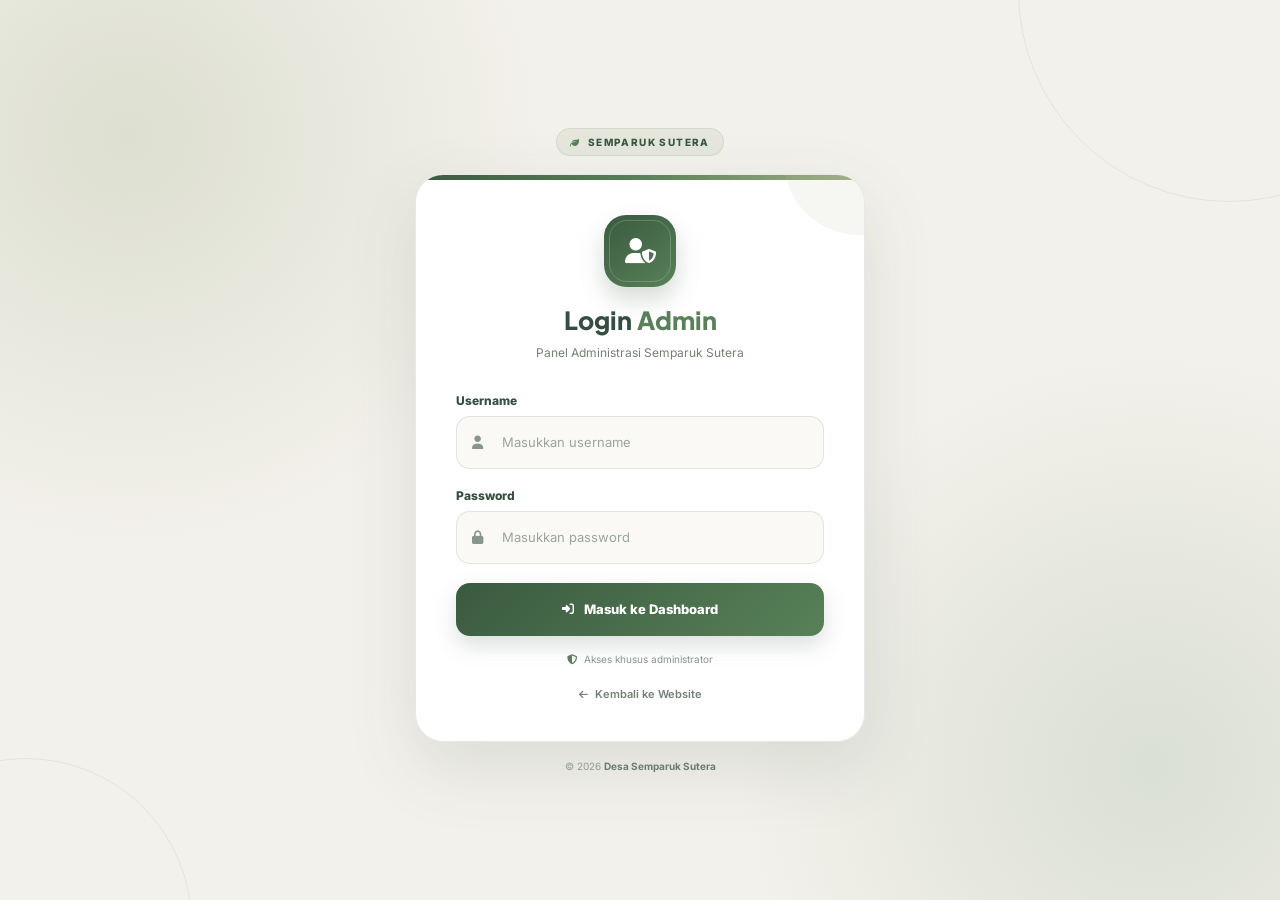
==== admin.html @ 115b3ed5 "fix" ====
<!doctype html>
<html lang="id">
  <head>
    <meta charset="UTF-8" />
    <meta name="viewport" content="width=device-width, initial-scale=1.0" />

    <title>Admin Pengaduan - Desa Semparuk</title>

    <link rel="preconnect" href="https://fonts.googleapis.com" />
    <link rel="preconnect" href="https://fonts.gstatic.com" crossorigin />

    <link
      href="https://fonts.googleapis.com/css2?family=Inter:wght@400;500;600;700;800&display=swap"
      rel="stylesheet"
    />

    <link
      rel="stylesheet"
      href="https://cdnjs.cloudflare.com/ajax/libs/font-awesome/6.5.2/css/all.min.css"
    />

   <style>

/* =========================================================
   SEMPARUK SUTERA — ADMIN DASHBOARD
========================================================= */

:root{

    --primary:#588157;
    --primary-dark:#3a5a40;
    --secondary:#a3b18a;
    --accent:#dad7cd;

    --bg:#f3f1eb;
    --soft:#faf9f5;
    --card:#ffffff;

    --text:#26362b;
    --muted:#748074;

    --navy:#344e41;

    --border:rgba(52,78,65,.11);

    --icon-bg:#edf2e9;

    --shadow:
        0 16px 45px rgba(52,78,65,.10);

    --shadow-hover:
        0 20px 55px rgba(52,78,65,.15);
}


body.dark{

    --bg:#0d1712;
    --soft:#132019;
    --card:#18271e;

    --text:#eaf3eb;
    --muted:#a7b6aa;

    --navy:#eaf3eb;

    --border:rgba(163,177,138,.14);

    --icon-bg:#203127;

    --shadow:
        0 16px 45px rgba(0,0,0,.25);

    --shadow-hover:
        0 20px 55px rgba(0,0,0,.35);
}


/* =========================================================
   RESET
========================================================= */

*{
    box-sizing:border-box;
    margin:0;
    padding:0;
}


html{
    scroll-behavior:smooth;
}


body{

    font-family:"Inter",sans-serif;

    background:
        radial-gradient(
            circle at 90% 5%,
            rgba(163,177,138,.18),
            transparent 28%
        ),
        var(--bg);

    color:var(--text);

    line-height:1.6;

    transition:
        background .3s ease,
        color .3s ease;

}


a{
    text-decoration:none;
    color:inherit;
}


button,
input,
select{
    font-family:inherit;
}


.container{

    width:min(
        1200px,
        calc(100% - 40px)
    );

    margin:auto;

}


/* =========================================================
   NAVBAR
========================================================= */

.navbar{

    position:fixed;

    top:0;
    left:0;

    width:100%;

    height:74px;

    z-index:1000;

    background:
        rgba(52,78,65,.96);

    backdrop-filter:blur(18px);

    border-bottom:
        1px solid
        rgba(255,255,255,.08);

    box-shadow:
        0 8px 30px
        rgba(25,45,32,.12);

}


.nav-inner{

    height:100%;

    display:flex;

    align-items:center;

    justify-content:space-between;

    gap:20px;

}


.brand{

    display:flex;

    align-items:center;

    gap:11px;

    color:white;

    flex-shrink:0;

}


.brand-logo{

    width:43px;
    height:43px;

    border-radius:13px;

    background:
        linear-gradient(
            145deg,
            var(--secondary),
            var(--primary)
        );

    display:flex;

    align-items:center;
    justify-content:center;

    font-family:
        "Plus Jakarta Sans",
        sans-serif;

    font-size:13px;

    font-weight:800;

    color:white;

    box-shadow:
        0 7px 18px
        rgba(0,0,0,.15);

}


.brand strong{

    display:block;

    font-family:
        "Plus Jakarta Sans",
        sans-serif;

    font-size:13px;

    font-weight:800;

    letter-spacing:.1px;

}


.brand small{

    display:block;

    font-size:10px;

    opacity:.65;

    margin-top:1px;

}


.nav-actions{

    display:flex;

    align-items:center;

    gap:8px;

}


.theme-btn,
.menu-btn{

    width:40px;
    height:40px;

    border:1px solid
        rgba(255,255,255,.09);

    border-radius:12px;

    cursor:pointer;

    background:
        rgba(255,255,255,.08);

    color:white;

    font-size:14px;

    transition:.25s;

}


.theme-btn:hover,
.menu-btn:hover{

    background:
        rgba(255,255,255,.16);

    transform:translateY(-1px);

}


.menu-btn{

    display:none;

}


/* =========================================================
   PAGE HEADER
========================================================= */

.page-header{

    position:relative;

    overflow:hidden;

    padding:
        140px 0
        55px;

    background:

        radial-gradient(
            circle at 90% 10%,
            rgba(163,177,138,.30),
            transparent 32%
        ),

        radial-gradient(
            circle at 10% 90%,
            rgba(88,129,87,.09),
            transparent 30%
        ),

        linear-gradient(
            135deg,
            #f3f1eb,
            #faf9f5
        );

}


body.dark .page-header{

    background:

        radial-gradient(
            circle at 90% 10%,
            rgba(88,129,87,.13),
            transparent 32%
        ),

        var(--bg);

}


/* decorative circle */

.page-header::after{

    content:"";

    position:absolute;

    width:300px;
    height:300px;

    border-radius:50%;

    border:
        1px solid
        rgba(88,129,87,.10);

    right:-140px;
    top:-170px;

    pointer-events:none;

}


.page-header h1{

    position:relative;

    font-family:
        "Plus Jakarta Sans",
        sans-serif;

    font-size:
        clamp(30px,5vw,47px);

    font-weight:800;

    line-height:1.1;

    margin-bottom:12px;

    color:var(--navy);

}


.page-header h1 span{

    color:var(--primary);

}


.page-header p{

    color:var(--muted);

    font-size:13px;

    max-width:600px;

}


/* =========================================================
   MAIN
========================================================= */

.main{

    padding:
        42px 0
        80px;

}


/* =========================================================
   TOP BAR
========================================================= */

.top-bar{

    display:flex;

    justify-content:space-between;

    align-items:center;

    gap:20px;

    margin-bottom:23px;

}


.top-bar-left h2{

    font-family:
        "Plus Jakarta Sans",
        sans-serif;

    font-size:20px;

    font-weight:800;

    color:var(--navy);

}


.top-bar-left p{

    color:var(--muted);

    font-size:11px;

    margin-top:2px;

}


.admin-actions{

    display:flex;

    align-items:center;

    justify-content:flex-end;

    gap:8px;

    flex-wrap:wrap;

}


.admin-action{

    display:inline-flex;

    align-items:center;

    justify-content:center;

    gap:7px;

    padding:
        11px 14px;

    border-radius:11px;

    font-size:11px;

    font-weight:700;

    cursor:pointer;

    transition:.25s;

}


.admin-action.website{

    background:
        rgba(88,129,87,.09);

    color:var(--primary-dark);

    border:
        1px solid
        rgba(88,129,87,.13);

}


.admin-action.website:hover{

    background:
        rgba(88,129,87,.15);

    transform:translateY(-2px);

}


.admin-action.logout{

    background:#b84b55;

    color:white;

    border:
        1px solid
        #b84b55;

}


.admin-action.logout:hover{

    background:#9e3d47;

    transform:translateY(-2px);

    box-shadow:
        0 8px 20px
        rgba(184,75,85,.18);

}


.refresh-btn{

    border:0;

    border-radius:11px;

    padding:
        11px 15px;

    background:
        linear-gradient(
            135deg,
            var(--primary-dark),
            var(--primary)
        );

    color:white;

    font-size:11px;

    font-weight:700;

    cursor:pointer;

    transition:.25s;

    box-shadow:
        0 7px 18px
        rgba(58,90,64,.15);

}


.refresh-btn:hover{

    transform:translateY(-2px);

    box-shadow:
        0 10px 23px
        rgba(58,90,64,.22);

}


.refresh-btn:disabled{

    opacity:.55;

    cursor:not-allowed;

    transform:none;

}


/* =========================================================
   STATISTICS
========================================================= */

.stats-grid{

    display:grid;

    grid-template-columns:
        repeat(5,1fr);

    gap:14px;

    margin-bottom:23px;

}


.stat-card{

    position:relative;

    overflow:hidden;

    background:var(--card);

    border:
        1px solid
        var(--border);

    border-radius:18px;

    padding:19px;

    box-shadow:var(--shadow);

    transition:
        transform .25s,
        box-shadow .25s;

}


.stat-card::after{

    content:"";

    position:absolute;

    width:90px;
    height:90px;

    border-radius:50%;

    background:
        rgba(163,177,138,.08);

    right:-45px;
    bottom:-45px;

}


.stat-card:hover{

    transform:translateY(-3px);

    box-shadow:var(--shadow-hover);

}


.stat-icon{

    width:41px;
    height:41px;

    border-radius:12px;

    display:flex;

    align-items:center;
    justify-content:center;

    background:var(--icon-bg);

    color:var(--primary);

    margin-bottom:14px;

    position:relative;

    z-index:1;

}


.stat-card h3{

    font-family:
        "Plus Jakarta Sans",
        sans-serif;

    font-size:27px;

    font-weight:800;

    line-height:1;

    margin-bottom:6px;

}


.stat-card p{

    font-size:10px;

    color:var(--muted);

}


/* =========================================================
   DASHBOARD GRID
========================================================= */

.dashboard-grid{

    display:grid;

    grid-template-columns:
        1fr 1fr;

    gap:18px;

    margin-bottom:23px;

}


.card{

    background:var(--card);

    border:
        1px solid
        var(--border);

    border-radius:20px;

    box-shadow:var(--shadow);

    padding:23px;

}


.card-header{

    display:flex;

    align-items:center;

    justify-content:space-between;

    gap:10px;

    margin-bottom:18px;

}


.card-header h2{

    font-family:
        "Plus Jakarta Sans",
        sans-serif;

    font-size:15px;

    font-weight:800;

    color:var(--navy);

}


.card-header span{

    font-size:9px;

    color:var(--muted);

    padding:
        5px 8px;

    border-radius:20px;

    background:var(--soft);

    border:
        1px solid
        var(--border);

}


/* =========================================================
   STATUS CHART
========================================================= */

.chart-wrapper{

    min-height:225px;

    display:flex;

    align-items:center;

    justify-content:center;

}


.chart{

    width:180px;
    height:180px;

    border-radius:50%;

    position:relative;

    display:flex;

    align-items:center;
    justify-content:center;

    background:var(--soft);

    box-shadow:
        inset 0 0 0 1px
        rgba(52,78,65,.04);

}


.chart::before{

    content:"";

    position:absolute;

    width:112px;
    height:112px;

    border-radius:50%;

    background:var(--card);

    box-shadow:
        0 5px 18px
        rgba(52,78,65,.06);

}


.chart-center{

    position:relative;

    z-index:1;

    text-align:center;

}


.chart-center strong{

    display:block;

    font-family:
        "Plus Jakarta Sans",
        sans-serif;

    font-size:27px;

    line-height:1;

    font-weight:800;

    color:var(--navy);

}


.chart-center span{

    font-size:9px;

    color:var(--muted);

}


.legend{

    display:grid;

    grid-template-columns:
        1fr 1fr;

    gap:8px;

    margin-top:17px;

}


.legend-item{

    display:flex;

    align-items:center;

    justify-content:space-between;

    padding:9px 10px;

    border-radius:10px;

    background:var(--soft);

    font-size:10px;

    color:var(--muted);

}


.legend-left{

    display:flex;

    align-items:center;

    gap:7px;

}


.legend-dot{

    width:8px;
    height:8px;

    border-radius:50%;

}


.dot-baru{
    background:#588157;
}


.dot-diproses{
    background:#a3b18a;
}


.dot-selesai{
    background:#d4a72c;
}


.dot-ditolak{
    background:#c85c5c;
}


.legend-item strong{

    color:var(--text);

    font-size:10px;

}


/* =========================================================
   LATEST
========================================================= */

.latest-list{

    display:flex;

    flex-direction:column;

    gap:8px;

}


.latest-item{

    display:flex;

    align-items:center;

    justify-content:space-between;

    gap:12px;

    padding:12px;

    border-radius:12px;

    background:var(--soft);

    border:
        1px solid
        var(--border);

    transition:.2s;

}


.latest-item:hover{

    border-color:
        rgba(88,129,87,.20);

    transform:translateX(2px);

}


.latest-info{

    min-width:0;

}


.latest-info strong{

    display:block;

    font-size:11px;

    font-weight:700;

    white-space:nowrap;

    overflow:hidden;

    text-overflow:ellipsis;

}


.latest-info span{

    display:block;

    font-size:9px;

    color:var(--muted);

    margin-top:3px;

}


/* =========================================================
   STATUS BADGE
========================================================= */

.status-badge{

    display:inline-block;

    padding:
        5px 9px;

    border-radius:30px;

    font-size:8px;

    font-weight:800;

    text-transform:capitalize;

    white-space:nowrap;

}


.status-baru{

    background:#e7f0e5;

    color:#3f693f;

}


.status-diproses{

    background:#edf1e3;

    color:#637044;

}


.status-selesai{

    background:#f8efd2;

    color:#85651b;

}


.status-ditolak{

    background:#f8e2e2;

    color:#a53f3f;

}


/* =========================================================
   TABLE CARD
========================================================= */

.table-card{

    padding:0;

    overflow:hidden;

}


.table-header{

    padding:23px;

    display:flex;

    justify-content:space-between;

    align-items:center;

    gap:15px;

    border-bottom:
        1px solid
        var(--border);

}


.table-header h2{

    font-family:
        "Plus Jakarta Sans",
        sans-serif;

    font-size:16px;

    font-weight:800;

    color:var(--navy);

}


.table-header p{

    color:var(--muted);

    font-size:10px;

    margin-top:3px;

}


.search-box{

    position:relative;

    width:250px;

}


.search-box i{

    position:absolute;

    left:13px;

    top:50%;

    transform:translateY(-50%);

    color:var(--muted);

    font-size:11px;

}


.search-box input{

    width:100%;

    height:39px;

    padding:
        0 12px
        0 35px;

    border:
        1px solid
        var(--border);

    border-radius:11px;

    background:var(--soft);

    color:var(--text);

    outline:none;

    font-size:10px;

    transition:.25s;

}


.search-box input:focus{

    border-color:var(--primary);

    box-shadow:
        0 0 0 3px
        rgba(88,129,87,.08);

}


/* =========================================================
   TABLE
========================================================= */

.table-container{

    width:100%;

    overflow-x:auto;

}


table{

    width:100%;

    border-collapse:collapse;

    min-width:900px;

}


thead{

    background:var(--soft);

}


th{

    padding:
        12px 15px;

    text-align:left;

    font-size:9px;

    text-transform:uppercase;

    letter-spacing:.7px;

    color:var(--muted);

    white-space:nowrap;

}


td{

    padding:
        13px 15px;

    border-top:
        1px solid
        var(--border);

    font-size:10px;

    vertical-align:middle;

}


tbody tr{

    transition:.2s;

}


tbody tr:hover{

    background:
        rgba(88,129,87,.035);

}


.kode{

    font-weight:800;

    color:var(--primary);

    white-space:nowrap;

}


.nama{

    font-weight:700;

}


.judul{

    max-width:220px;

    white-space:nowrap;

    overflow:hidden;

    text-overflow:ellipsis;

}


.tanggal{

    color:var(--muted);

    white-space:nowrap;

}


/* =========================================================
   ACTION BUTTON
========================================================= */

.action-buttons{

    display:flex;

    gap:5px;

}


.action-btn{

    border:0;

    border-radius:8px;

    padding:
        7px 9px;

    cursor:pointer;

    font-size:9px;

    font-weight:700;

    transition:.2s;

}


.detail-btn{

    background:
        rgba(88,129,87,.10);

    color:var(--primary-dark);

}


.delete-btn{

    background:
        rgba(200,92,92,.09);

    color:#b34848;

}


.action-btn:hover{

    transform:translateY(-1px);

    filter:brightness(.96);

}


/* =========================================================
   EMPTY + LOADING
========================================================= */

.empty{

    padding:45px 20px;

    text-align:center;

    color:var(--muted);

    font-size:11px;

}


.empty i{

    display:block;

    font-size:27px;

    margin-bottom:10px;

    color:var(--secondary);

    opacity:.7;

}


.loading{

    padding:45px 20px;

    text-align:center;

    color:var(--muted);

    font-size:11px;

}


.loading i{

    display:block;

    font-size:23px;

    margin-bottom:10px;

    color:var(--primary);

}


/* =========================================================
   TOAST
========================================================= */

.toast{

    position:fixed;

    right:20px;
    bottom:20px;

    z-index:3000;

    display:flex;

    align-items:center;

    gap:8px;

    background:var(--navy);

    color:white;

    padding:
        12px 17px;

    border-radius:12px;

    font-size:10px;

    box-shadow:
        0 12px 30px
        rgba(0,0,0,.18);

    transform:
        translateY(100px);

    opacity:0;

    pointer-events:none;

    transition:.3s;

}


.toast.show{

    transform:
        translateY(0);

    opacity:1;

}


.toast.error{

    background:#a94343;

}


/* =========================================================
   FOOTER
========================================================= */

footer{

    padding:27px 0;

    background:var(--navy);

    color:white;

    text-align:center;

    font-size:10px;

}


footer .container{

    opacity:.75;

}


/* =========================================================
   RESPONSIVE
========================================================= */

@media(max-width:1050px){

    .stats-grid{

        grid-template-columns:
            repeat(3,1fr);

    }

}


@media(max-width:800px){

    .dashboard-grid{

        grid-template-columns:1fr;

    }


    .stats-grid{

        grid-template-columns:
            repeat(2,1fr);

    }


    .table-header{

        flex-direction:column;

        align-items:flex-start;

    }


    .search-box{

        width:100%;

    }


    .top-bar{

        align-items:flex-start;

    }


    .admin-actions{

        justify-content:flex-start;

    }

}


@media(max-width:600px){

    .container{

        width:
            calc(100% - 28px);

    }


    .nav-menu{

        position:absolute;

        top:74px;

        left:14px;
        right:14px;

        display:none;

        flex-direction:column;

        align-items:flex-start;

        padding:18px;

        background:var(--navy);

        border-radius:15px;

        box-shadow:var(--shadow);

    }


    .nav-menu.show{

        display:flex;

    }


    .menu-btn{

        display:block;

    }


    .stats-grid{

        grid-template-columns:1fr;

    }


    .page-header{

        padding:
            125px 0
            45px;

    }


    .page-header h1{

        font-size:32px;

    }


    .main{

        padding:
            32px 0
            60px;

    }


    .top-bar{

        flex-direction:column;

        align-items:flex-start;

    }


    .admin-actions{

        width:100%;

        display:grid;

        grid-template-columns:
            1fr 1fr;

    }


    .admin-action{

        width:100%;

    }


    .admin-actions .refresh-btn{

        grid-column:
            1 / -1;

        width:100%;

    }


    .refresh-btn{

        width:100%;

    }


    .card{

        padding:18px;

        border-radius:17px;

    }


    .chart{

        width:160px;
        height:160px;

    }


    .chart::before{

        width:100px;
        height:100px;

    }


    .legend{

        grid-template-columns:1fr;

    }


    .toast{

        left:14px;
        right:14px;
        bottom:14px;

        justify-content:center;

        text-align:center;

    }

}


@media(max-width:380px){

    .admin-actions{

        grid-template-columns:1fr;

    }


    .admin-actions .refresh-btn{

        grid-column:auto;

    }


    .brand small{

        display:none;

    }


    .page-header h1{

        font-size:28px;

    }

}


/* =========================================================
   ACCESSIBILITY
========================================================= */

button:focus-visible,
input:focus-visible,
a:focus-visible{

    outline:
        3px solid
        rgba(88,129,87,.25);

    outline-offset:3px;

}

</style>
  </head>

  <body>
    <!-- =====================================================
       NAVBAR
    ===================================================== -->

    <header class="navbar">
      <div class="container nav-inner">
        <a href="index.html" class="brand">
          <div class="brand-logo">DS</div>

          <div>
            <strong>Desa Semparuk</strong>
            <small>Panel Admin</small>
          </div>
        </a>

        <div class="nav-actions">
          <button
            class="theme-btn"
            id="themeBtn"
            onclick="toggleTheme()"
            title="Mode Gelap"
          >
            <i class="fa-solid fa-moon"></i>
          </button>

          <button class="menu-btn" onclick="toggleMenu()" title="Menu">
            <i class="fa-solid fa-bars"></i>
          </button>
        </div>
      </div>
    </header>

    <!-- =====================================================
       HEADER
    ===================================================== -->

    <section class="page-header">
      <div class="container">
        <h1>
          Dashboard
          <span>Pengaduan</span>
        </h1>

        <p>Kelola dan pantau laporan pengaduan warga Desa Semparuk Sutera.</p>
      </div>
    </section>

    <!-- =====================================================
       MAIN
    ===================================================== -->

    <main class="main">
      <div class="container">
        <!-- TOP BAR -->

        <div class="top-bar">
          <div class="top-bar-left">
            <h2>Ringkasan Pengaduan</h2>

            <p id="lastUpdate">Memuat data...</p>
          </div>

          <div class="admin-actions">
            <a
              href="index.html"
              class="admin-action website"
              title="Kembali ke website"
            >
              <i class="fa-solid fa-globe"></i>
              Lihat Website
            </a>

            <button
              onclick="logoutAdmin()"
              class="admin-action logout"
              title="Logout"
            >
              <i class="fa-solid fa-right-from-bracket"></i>
              Logout
            </button>

            <button
              class="refresh-btn"
              id="refreshBtn"
              onclick="loadData()"
              title="Refresh data"
            >
              <i class="fa-solid fa-rotate"></i>
              Refresh Data
            </button>
          </div>
        </div>

        <!-- =================================================
           STAT CARDS
        ================================================= -->

        <div class="stats-grid">
          <div class="stat-card">
            <div class="stat-icon">
              <i class="fa-solid fa-inbox"></i>
            </div>

            <h3 id="totalCount">0</h3>

            <p>Total Pengaduan</p>
          </div>

          <div class="stat-card">
            <div class="stat-icon">
              <i class="fa-solid fa-bell"></i>
            </div>

            <h3 id="baruCount">0</h3>

            <p>Pengaduan Baru</p>
          </div>

          <div class="stat-card">
            <div class="stat-icon">
              <i class="fa-solid fa-spinner"></i>
            </div>

            <h3 id="diprosesCount">0</h3>

            <p>Sedang Diproses</p>
          </div>

          <div class="stat-card">
            <div class="stat-icon">
              <i class="fa-solid fa-circle-check"></i>
            </div>

            <h3 id="selesaiCount">0</h3>

            <p>Selesai</p>
          </div>

          <div class="stat-card">
            <div class="stat-icon">
              <i class="fa-solid fa-circle-xmark"></i>
            </div>

            <h3 id="ditolakCount">0</h3>

            <p>Ditolak</p>
          </div>
        </div>

        <!-- =================================================
           DASHBOARD
        ================================================= -->

        <div class="dashboard-grid">
          <!-- STATUS CHART -->

          <div class="card">
            <div class="card-header">
              <h2>Status Pengaduan</h2>

              <span>Statistik saat ini</span>
            </div>

            <div class="chart-wrapper">
              <div class="chart" id="statusChart">
                <div class="chart-center">
                  <strong id="chartTotal">0</strong>

                  <span>Pengaduan</span>
                </div>
              </div>
            </div>

            <div class="legend">
              <div class="legend-item">
                <div class="legend-left">
                  <div class="legend-dot dot-baru"></div>
                  Baru
                </div>

                <strong id="legendBaru">0</strong>
              </div>

              <div class="legend-item">
                <div class="legend-left">
                  <div class="legend-dot dot-diproses"></div>
                  Diproses
                </div>

                <strong id="legendDiproses">0</strong>
              </div>

              <div class="legend-item">
                <div class="legend-left">
                  <div class="legend-dot dot-selesai"></div>
                  Selesai
                </div>

                <strong id="legendSelesai">0</strong>
              </div>

              <div class="legend-item">
                <div class="legend-left">
                  <div class="legend-dot dot-ditolak"></div>
                  Ditolak
                </div>

                <strong id="legendDitolak">0</strong>
              </div>
            </div>
          </div>

          <!-- PENGADUAN TERBARU -->

          <div class="card">
            <div class="card-header">
              <h2>Pengaduan Terbaru</h2>

              <span>5 terakhir</span>
            </div>

            <div class="latest-list" id="latestList">
              <div class="loading">
                <i class="fa-solid fa-spinner fa-spin"></i>

                <div>Memuat data...</div>
              </div>
            </div>
          </div>
        </div>

        <!-- =================================================
           TABLE
        ================================================= -->

        <div class="card table-card">
          <div class="table-header">
            <div>
              <h2>Kelola Pengaduan Warga</h2>

              <p>Daftar seluruh laporan yang masuk.</p>
            </div>

            <div class="search-box">
              <i class="fa-solid fa-search"></i>

              <input
                type="text"
                id="searchInput"
                placeholder="Cari kode, nama, judul..."
                oninput="renderTable()"
              />
            </div>
          </div>

          <div class="table-container" id="tableContainer">
            <div class="loading">
              <i class="fa-solid fa-spinner fa-spin"></i>

              <div>Mengambil data dari Google Sheets...</div>
            </div>
          </div>
        </div>
      </div>
    </main>

    <!-- =====================================================
       FOOTER
    ===================================================== -->

    <footer>
      <div class="container">
        © 2026 Desa Semparuk — Panel Administrasi Pengaduan
      </div>
    </footer>

    <!-- =====================================================
       TOAST
    ===================================================== -->

    <div class="toast" id="toast"></div>

    <!-- =====================================================
       JAVASCRIPT
    ===================================================== -->

    <script>
      /* =====================================================
         CEK LOGIN
      ===================================================== */

      if (sessionStorage.getItem("adminLoggedIn") !== "true") {
        window.location.href = "login.html";
      }

      /* =====================================================
         API
      ===================================================== */

      const API_URL =
        "https://script.google.com/macros/s/AKfycbxgeGUoclpvZLsZ_RwT4dJawIZ3gr8XkiV6GflSNU_Hv2D9ID4mY-zDT0lPyElwz_0t/exec";

      /* =====================================================
         DATA
      ===================================================== */

      let complaints = [];

      /* =====================================================
         NAVBAR
      ===================================================== */

      function toggleMenu() {
        document.getElementById("navMenu")?.classList.toggle("show");
      }

      /* =====================================================
         DARK MODE
      ===================================================== */

      function toggleTheme() {
        document.body.classList.toggle("dark");

        const icon = document.querySelector("#themeBtn i");

        if (document.body.classList.contains("dark")) {
          icon.className = "fa-solid fa-sun";

          localStorage.setItem("theme", "dark");
        } else {
          icon.className = "fa-solid fa-moon";

          localStorage.setItem("theme", "light");
        }
      }

      /* =====================================================
         LOAD THEME
      ===================================================== */

      if (localStorage.getItem("theme") === "dark") {
        document.body.classList.add("dark");

        document.querySelector("#themeBtn i").className = "fa-solid fa-sun";
      }

      /* =====================================================
         LOGOUT ADMIN
      ===================================================== */

      function logoutAdmin() {
        const yakin = confirm(
          "Apakah kamu yakin ingin logout dari panel admin?",
        );

        if (!yakin) {
          return;
        }

        sessionStorage.removeItem("adminLoggedIn");

        window.location.href = "login.html";
      }

      /* =====================================================
         LOAD DATA DARI APPS SCRIPT
      ===================================================== */

      function loadData() {
        const refreshBtn = document.getElementById("refreshBtn");

        refreshBtn.disabled = true;
        refreshBtn.innerHTML = `
          <i class="fa-solid fa-spinner fa-spin"></i>
          Memuat...
        `;

        requestJSONP(
          { action: "semua" },
          function (response) {
            refreshBtn.disabled = false;
            refreshBtn.innerHTML = `
              <i class="fa-solid fa-rotate"></i>
              Refresh Data
            `;

            if (!response || !response.success) {
              showToast(response?.message || "Gagal mengambil data.", true);
              return;
            }

            complaints = Array.isArray(response.data) ? response.data : [];
            updateDashboard();
            renderTable();

            document.getElementById("lastUpdate").textContent =
              "Terakhir diperbarui: " + new Date().toLocaleString("id-ID");
          },
          function () {
            refreshBtn.disabled = false;
            refreshBtn.innerHTML = `
              <i class="fa-solid fa-rotate"></i>
              Refresh Data
            `;
            showToast(
              "Google Apps Script sedang lambat. Coba refresh lagi beberapa saat.",
              true,
            );
          },
          3,
        );
      }

      /* =====================================================
         JSONP DENGAN TIMEOUT + RETRY
      ===================================================== */

      function requestJSONP(params, onSuccess, onError, maxRetries) {
        maxRetries = maxRetries || 3;
        let attempt = 0;

        function run() {
          attempt++;

          const callbackName =
            "adminJSONP_" +
            Date.now() +
            "_" +
            Math.random().toString(36).substring(2, 8);

          const script = document.createElement("script");
          script.id = callbackName;
          let finished = false;

          function cleanup() {
            clearTimeout(timeout);
            if (script.parentNode) script.parentNode.removeChild(script);
            delete window[callbackName];
          }

          function fail() {
            if (finished) return;
            finished = true;
            cleanup();

            if (attempt < maxRetries) {
              setTimeout(run, 700 * attempt);
            } else {
              onError(new Error("Google Apps Script tidak merespons."));
            }
          }

          const timeout = setTimeout(fail, 8000);

          window[callbackName] = function (response) {
            if (finished) return;
            finished = true;
            cleanup();
            onSuccess(response);
          };

          const query = new URLSearchParams();
          Object.keys(params).forEach(function (key) {
            query.append(key, params[key]);
          });
          query.append("callback", callbackName);
          query.append("_", Date.now());

          script.src = API_URL + "?" + query.toString();
          script.onerror = fail;
          document.body.appendChild(script);
        }

        run();
      }

      /* =====================================================
         UPDATE DASHBOARD
      ===================================================== */

      function updateDashboard() {
        const total = complaints.length;

        let baru = 0;
        let diproses = 0;
        let selesai = 0;
        let ditolak = 0;

        complaints.forEach(function (item) {
          const status = String(item.status || "baru")
            .toLowerCase()
            .trim();

          if (status === "baru") {
            baru++;
          } else if (status === "diproses") {
            diproses++;
          } else if (status === "selesai") {
            selesai++;
          } else if (status === "ditolak") {
            ditolak++;
          }
        });

        document.getElementById("totalCount").textContent = total;

        document.getElementById("baruCount").textContent = baru;

        document.getElementById("diprosesCount").textContent = diproses;

        document.getElementById("selesaiCount").textContent = selesai;

        document.getElementById("ditolakCount").textContent = ditolak;

        document.getElementById("chartTotal").textContent = total;

        document.getElementById("legendBaru").textContent = baru;

        document.getElementById("legendDiproses").textContent = diproses;

        document.getElementById("legendSelesai").textContent = selesai;

        document.getElementById("legendDitolak").textContent = ditolak;

        updateChart(baru, diproses, selesai, ditolak, total);

        renderLatest();
      }

      /* =====================================================
         UPDATE DONUT CHART
      ===================================================== */

      function updateChart(baru, diproses, selesai, ditolak, total) {
        const chart = document.getElementById("statusChart");

        if (total === 0) {
          chart.style.background = "var(--soft)";

          return;
        }

        const baruDeg = (baru / total) * 360;

        const diprosesDeg = (diproses / total) * 360;

        const selesaiDeg = (selesai / total) * 360;

        const startDiproses = baruDeg;

        const endDiproses = startDiproses + diprosesDeg;

        const startSelesai = endDiproses;

        const endSelesai = startSelesai + selesaiDeg;

        const startDitolak = endSelesai;

        chart.style.background = `
          conic-gradient(
            #008fd5 0deg ${baruDeg}deg,

            #39d6c5
            ${startDiproses}deg
            ${endDiproses}deg,

            #f5b942
            ${startSelesai}deg
            ${endSelesai}deg,

            #e05252
            ${startDitolak}deg
            360deg
          )
        `;
      }

      /* =====================================================
         RENDER PENGADUAN TERBARU
      ===================================================== */

      function renderLatest() {
        const container = document.getElementById("latestList");

        if (complaints.length === 0) {
          container.innerHTML = `
            <div class="empty">
              <i class="fa-solid fa-inbox"></i>
              <div>Belum ada pengaduan.</div>
            </div>
          `;

          return;
        }

        const latest = [...complaints]
          .sort(function (a, b) {
            return parseDate(b.tanggal) - parseDate(a.tanggal);
          })
          .slice(0, 5);

        container.innerHTML = latest
          .map(function (item) {
            const status = normalizeStatus(item.status);

            return `

                  <div class="latest-item">

                    <div class="latest-info">

                      <strong>
                        ${escapeHTML(item.judul || "-")}
                      </strong>

                      <span>
                        ${escapeHTML(item.kode || "-")}
                        ·
                        ${escapeHTML(item.nama || "-")}
                      </span>

                    </div>

                    <span
                      class="status-badge status-${status}"
                    >
                      ${escapeHTML(status)}
                    </span>

                  </div>

                `;
          })
          .join("");
      }

      /* =====================================================
         RENDER TABLE
      ===================================================== */

      function renderTable() {
        const container = document.getElementById("tableContainer");

        const search = document
          .getElementById("searchInput")
          .value.toLowerCase()
          .trim();

        let filtered = complaints.filter(function (item) {
          const text = [
            item.kode,
            item.nama,
            item.kategori,
            item.judul,
            item.lokasi,
            item.status,
          ]
            .join(" ")
            .toLowerCase();

          return text.includes(search);
        });

        filtered = filtered.sort(function (a, b) {
          return parseDate(b.tanggal) - parseDate(a.tanggal);
        });

        if (filtered.length === 0) {
          container.innerHTML = `

            <div class="empty">

              <i class="fa-solid fa-inbox"></i>

              <div>

                ${
                  complaints.length === 0
                    ? "Belum ada pengaduan."
                    : "Pengaduan tidak ditemukan."
                }

              </div>

            </div>

          `;

          return;
        }

        let html = `

          <table>

            <thead>

              <tr>

                <th>No</th>

                <th>Kode</th>

                <th>Nama</th>

                <th>Kategori</th>

                <th>Judul</th>

                <th>Tanggal</th>

                <th>Status</th>

                <th>Aksi</th>

              </tr>

            </thead>

            <tbody>

        `;

        filtered.forEach(function (item, index) {
          const status = normalizeStatus(item.status);

          html += `

              <tr>

                <td>
                  ${index + 1}
                </td>

                <td>

                  <span class="kode">
                    ${escapeHTML(item.kode || "-")}
                  </span>

                </td>

                <td>

                  <span class="nama">
                    ${escapeHTML(item.nama || "-")}
                  </span>

                </td>

                <td>
                  ${escapeHTML(item.kategori || "-")}
                </td>

                <td>

                  <div
                    class="judul"
                    title="${escapeHTML(item.judul || "-")}"
                  >

                    ${escapeHTML(item.judul || "-")}

                  </div>

                </td>

                <td>

                  <span class="tanggal">
                    ${escapeHTML(item.tanggal || "-")}
                  </span>

                </td>

                <td>

                  <span
                    class="status-badge status-${status}"
                  >
                    ${escapeHTML(status)}
                  </span>

                </td>

                <td>

                  <div class="action-buttons">

                    <button
                      class="action-btn detail-btn"
                      onclick="detailPengaduan('${escapeJS(item.id)}')"
                    >

                      <i class="fa-solid fa-eye"></i>

                      Detail

                    </button>


                    <button
                      class="action-btn delete-btn"
                      onclick="hapusPengaduan('${escapeJS(item.id)}')"
                    >

                      <i class="fa-solid fa-trash"></i>

                      Hapus

                    </button>

                  </div>

                </td>

              </tr>

            `;
        });

        html += `

            </tbody>

          </table>

        `;

        container.innerHTML = html;
      }

      /* =====================================================
         DETAIL
      ===================================================== */

      function detailPengaduan(id) {
        if (!id) {
          return;
        }

        window.location.href =
          "detail-pengaduan.html?id=" + encodeURIComponent(id);
      }

      /* =====================================================
         HAPUS PENGADUAN
      ===================================================== */

      function hapusPengaduan(id) {
        const item = complaints.find(function (data) {
          return String(data.id) === String(id);
        });

        if (!item) {
          showToast("Data tidak ditemukan.", true);

          return;
        }

        const yakin = confirm(
          "Yakin ingin menghapus pengaduan " +
            (item.kode || "") +
            "?\n\nData yang dihapus tidak dapat dikembalikan.",
        );

        if (!yakin) {
          return;
        }

        const formData = new FormData();

        formData.append("action", "hapus");

        formData.append("id", id);

        showToast("Menghapus pengaduan...");

        fetch(API_URL, {
          method: "POST",

          body: formData,

          mode: "no-cors",
        })
          .then(function () {
            setTimeout(function () {
              loadData();

              showToast("Pengaduan berhasil dihapus.");
            }, 700);
          })

          .catch(function (error) {
            console.error(error);

            showToast("Gagal menghapus pengaduan.", true);
          });
      }

      /* =====================================================
         NORMALIZE STATUS
      ===================================================== */

      function normalizeStatus(status) {
        const value = String(status || "baru")
          .toLowerCase()
          .trim();

        const allowed = ["baru", "diproses", "selesai", "ditolak"];

        if (allowed.includes(value)) {
          return value;
        }

        return "baru";
      }

      /* =====================================================
         PARSE DATE
      ===================================================== */

      function parseDate(value) {
        if (!value) {
          return 0;
        }

        const match = String(value).match(
          /^(\d{2})\/(\d{2})\/(\d{4})(?:\s+(\d{2}):(\d{2}))?$/,
        );

        if (!match) {
          const fallback = Date.parse(value);

          return isNaN(fallback) ? 0 : fallback;
        }

        const day = Number(match[1]);

        const month = Number(match[2]) - 1;

        const year = Number(match[3]);

        const hour = Number(match[4] || 0);

        const minute = Number(match[5] || 0);

        return new Date(year, month, day, hour, minute).getTime();
      }

      /* =====================================================
         ESCAPE HTML
      ===================================================== */

      function escapeHTML(value) {
        return String(value ?? "")
          .replace(/&/g, "&amp;")
          .replace(/</g, "&lt;")
          .replace(/>/g, "&gt;")
          .replace(/"/g, "&quot;")
          .replace(/'/g, "&#039;");
      }

      /* =====================================================
         ESCAPE JAVASCRIPT
      ===================================================== */

      function escapeJS(value) {
        return String(value ?? "")
          .replace(/\\/g, "\\\\")
          .replace(/'/g, "\\'")
          .replace(/\n/g, "\\n")
          .replace(/\r/g, "\\r");
      }

      /* =====================================================
         CLEANUP JSONP
      ===================================================== */

      function cleanupJSONP(callbackName) {
        const script = document.getElementById(callbackName);

        if (script) {
          script.remove();
        }

        delete window[callbackName];
      }

      /* =====================================================
         TOAST
      ===================================================== */

      function showToast(message, error = false) {
        const toast = document.getElementById("toast");

        toast.textContent = message;

        toast.classList.toggle("error", error);

        toast.classList.add("show");

        setTimeout(function () {
          toast.classList.remove("show");
        }, 3000);
      }

      /* =====================================================
         LOAD DATA SAAT HALAMAN DIBUKA
      ===================================================== */

      document.addEventListener("DOMContentLoaded", function () {
        loadData();
      });
    </script>
  </body>
</html>
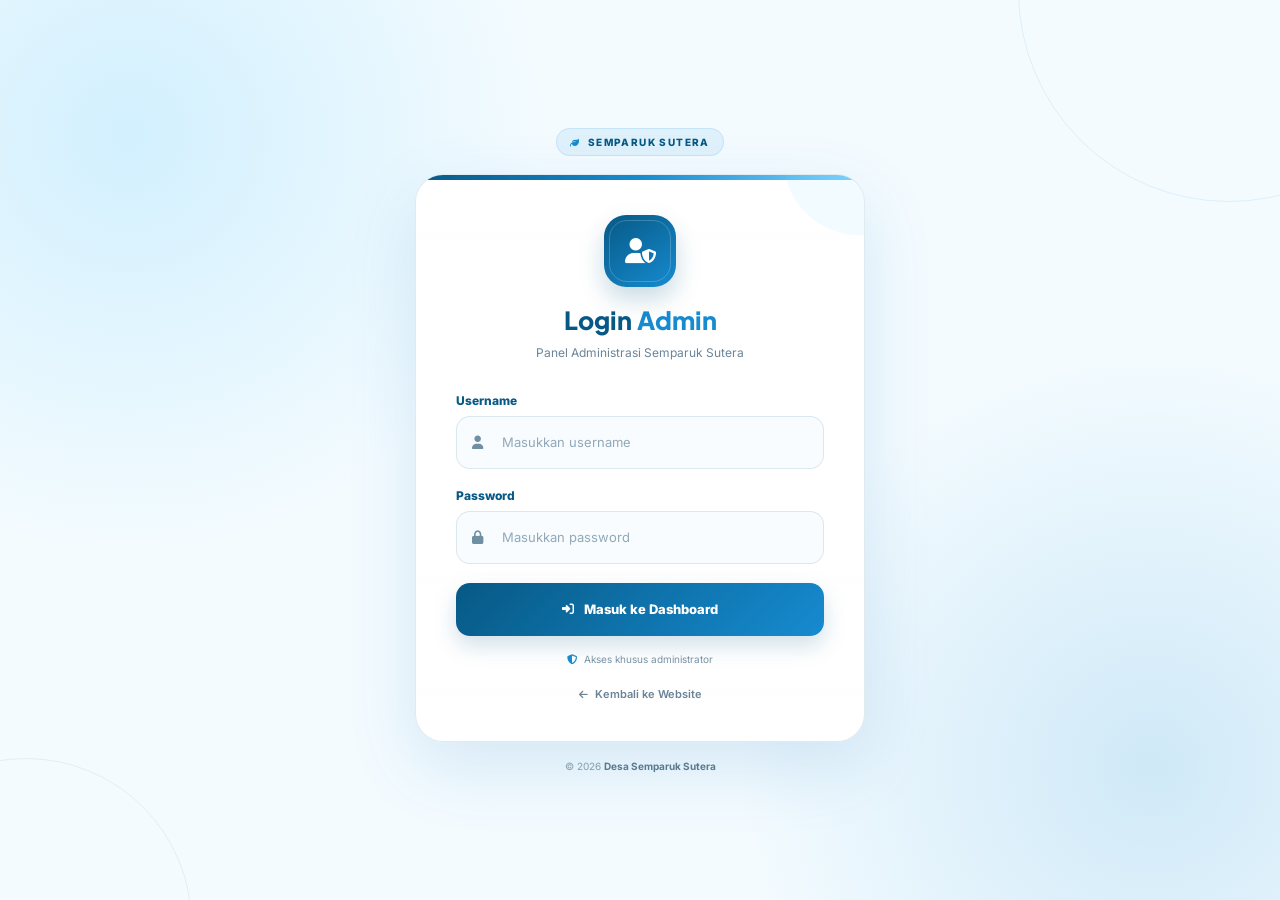
==== commit df61abec: "fix" ====
--- a/admin.html
+++ b/admin.html
@@ -19,1913 +19,1368 @@
       href="https://cdnjs.cloudflare.com/ajax/libs/font-awesome/6.5.2/css/all.min.css"
     />
 
-   <style>
-
-/* =========================================================
-   SEMPARUK SUTERA — ADMIN DASHBOARD
+    <style>
+      /* =========================================================
+   DESA SERUNAI — ADMIN DASHBOARD
+   BLUE PALETTE
 ========================================================= */
 
-:root{
-
-    --primary:#588157;
-    --primary-dark:#3a5a40;
-    --secondary:#a3b18a;
-    --accent:#dad7cd;
-
-    --bg:#f3f1eb;
-    --soft:#faf9f5;
-    --card:#ffffff;
-
-    --text:#26362b;
-    --muted:#748074;
-
-    --navy:#344e41;
-
-    --border:rgba(52,78,65,.11);
-
-    --icon-bg:#edf2e9;
-
-    --shadow:
-        0 16px 45px rgba(52,78,65,.10);
-
-    --shadow-hover:
-        0 20px 55px rgba(52,78,65,.15);
-}
-
-
-body.dark{
-
-    --bg:#0d1712;
-    --soft:#132019;
-    --card:#18271e;
-
-    --text:#eaf3eb;
-    --muted:#a7b6aa;
-
-    --navy:#eaf3eb;
-
-    --border:rgba(163,177,138,.14);
-
-    --icon-bg:#203127;
-
-    --shadow:
-        0 16px 45px rgba(0,0,0,.25);
-
-    --shadow-hover:
-        0 20px 55px rgba(0,0,0,.35);
-}
-
-
-/* =========================================================
+      :root {
+        --primary: #168bd0;
+        --primary-dark: #075985;
+        --secondary: #7dd3fc;
+        --accent: #e0f4ff;
+
+        --bg: #f3fbff;
+        --soft: #f8fcff;
+        --card: #ffffff;
+
+        --text: #17324d;
+        --muted: #6b8498;
+
+        --navy: #075985;
+
+        --border: rgba(7, 89, 133, 0.11);
+
+        --icon-bg: #e0f4ff;
+
+        --shadow: 0 16px 45px rgba(0, 100, 180, 0.1);
+
+        --shadow-hover: 0 20px 55px rgba(0, 100, 180, 0.16);
+      }
+
+      /* =========================================================
+   DARK MODE
+========================================================= */
+
+      body.dark {
+        --bg: #071923;
+        --soft: #0b2230;
+        --card: #102d3d;
+
+        --text: #e8f7ff;
+        --muted: #9db5c4;
+
+        --navy: #e8f7ff;
+
+        --border: rgba(125, 211, 252, 0.14);
+
+        --icon-bg: #12394d;
+
+        --shadow: 0 16px 45px rgba(0, 0, 0, 0.28);
+
+        --shadow-hover: 0 20px 55px rgba(0, 0, 0, 0.38);
+      }
+
+      /* =========================================================
    RESET
 ========================================================= */
 
-*{
-    box-sizing:border-box;
-    margin:0;
-    padding:0;
-}
-
-
-html{
-    scroll-behavior:smooth;
-}
-
-
-body{
-
-    font-family:"Inter",sans-serif;
-
-    background:
-        radial-gradient(
+      * {
+        box-sizing: border-box;
+        margin: 0;
+        padding: 0;
+      }
+
+      html {
+        scroll-behavior: smooth;
+      }
+
+      body {
+        font-family: "Inter", sans-serif;
+
+        background:
+          radial-gradient(
             circle at 90% 5%,
-            rgba(163,177,138,.18),
+            rgba(125, 211, 252, 0.18),
             transparent 28%
-        ),
-        var(--bg);
-
-    color:var(--text);
-
-    line-height:1.6;
-
-    transition:
-        background .3s ease,
-        color .3s ease;
-
-}
-
-
-a{
-    text-decoration:none;
-    color:inherit;
-}
-
-
-button,
-input,
-select{
-    font-family:inherit;
-}
-
-
-.container{
-
-    width:min(
-        1200px,
-        calc(100% - 40px)
-    );
-
-    margin:auto;
-
-}
-
-
-/* =========================================================
+          ),
+          var(--bg);
+
+        color: var(--text);
+
+        line-height: 1.6;
+
+        transition:
+          background 0.3s ease,
+          color 0.3s ease;
+      }
+
+      a {
+        text-decoration: none;
+        color: inherit;
+      }
+
+      button,
+      input,
+      select {
+        font-family: inherit;
+      }
+
+      .container {
+        width: min(1200px, calc(100% - 40px));
+
+        margin: auto;
+      }
+
+      /* =========================================================
    NAVBAR
 ========================================================= */
 
-.navbar{
-
-    position:fixed;
-
-    top:0;
-    left:0;
-
-    width:100%;
-
-    height:74px;
-
-    z-index:1000;
-
-    background:
-        rgba(52,78,65,.96);
-
-    backdrop-filter:blur(18px);
-
-    border-bottom:
-        1px solid
-        rgba(255,255,255,.08);
-
-    box-shadow:
-        0 8px 30px
-        rgba(25,45,32,.12);
-
-}
-
-
-.nav-inner{
-
-    height:100%;
-
-    display:flex;
-
-    align-items:center;
-
-    justify-content:space-between;
-
-    gap:20px;
-
-}
-
-
-.brand{
-
-    display:flex;
-
-    align-items:center;
-
-    gap:11px;
-
-    color:white;
-
-    flex-shrink:0;
-
-}
-
-
-.brand-logo{
-
-    width:43px;
-    height:43px;
-
-    border-radius:13px;
-
-    background:
-        linear-gradient(
-            145deg,
-            var(--secondary),
-            var(--primary)
-        );
-
-    display:flex;
-
-    align-items:center;
-    justify-content:center;
-
-    font-family:
-        "Plus Jakarta Sans",
-        sans-serif;
-
-    font-size:13px;
-
-    font-weight:800;
-
-    color:white;
-
-    box-shadow:
-        0 7px 18px
-        rgba(0,0,0,.15);
-
-}
-
-
-.brand strong{
-
-    display:block;
-
-    font-family:
-        "Plus Jakarta Sans",
-        sans-serif;
-
-    font-size:13px;
-
-    font-weight:800;
-
-    letter-spacing:.1px;
-
-}
-
-
-.brand small{
-
-    display:block;
-
-    font-size:10px;
-
-    opacity:.65;
-
-    margin-top:1px;
-
-}
-
-
-.nav-actions{
-
-    display:flex;
-
-    align-items:center;
-
-    gap:8px;
-
-}
-
-
-.theme-btn,
-.menu-btn{
-
-    width:40px;
-    height:40px;
-
-    border:1px solid
-        rgba(255,255,255,.09);
-
-    border-radius:12px;
-
-    cursor:pointer;
-
-    background:
-        rgba(255,255,255,.08);
-
-    color:white;
-
-    font-size:14px;
-
-    transition:.25s;
-
-}
-
-
-.theme-btn:hover,
-.menu-btn:hover{
-
-    background:
-        rgba(255,255,255,.16);
-
-    transform:translateY(-1px);
-
-}
-
-
-.menu-btn{
-
-    display:none;
-
-}
-
-
-/* =========================================================
+      .navbar {
+        position: fixed;
+
+        top: 0;
+        left: 0;
+
+        width: 100%;
+
+        height: 74px;
+
+        z-index: 1000;
+
+        background: rgba(7, 89, 133, 0.96);
+
+        backdrop-filter: blur(18px);
+
+        border-bottom: 1px solid rgba(255, 255, 255, 0.1);
+
+        box-shadow: 0 8px 30px rgba(0, 70, 120, 0.14);
+      }
+
+      .nav-inner {
+        height: 100%;
+
+        display: flex;
+
+        align-items: center;
+
+        justify-content: space-between;
+
+        gap: 20px;
+      }
+
+      .brand {
+        display: flex;
+
+        align-items: center;
+
+        gap: 11px;
+
+        color: white;
+
+        flex-shrink: 0;
+      }
+
+      .brand-logo {
+        width: 43px;
+        height: 43px;
+
+        border-radius: 13px;
+
+        background: linear-gradient(145deg, var(--secondary), var(--primary));
+
+        display: flex;
+
+        align-items: center;
+        justify-content: center;
+
+        font-family: "Plus Jakarta Sans", sans-serif;
+
+        font-size: 13px;
+
+        font-weight: 800;
+
+        color: white;
+
+        box-shadow: 0 7px 18px rgba(0, 0, 0, 0.15);
+      }
+
+      .brand strong {
+        display: block;
+
+        font-family: "Plus Jakarta Sans", sans-serif;
+
+        font-size: 13px;
+
+        font-weight: 800;
+      }
+
+      .brand small {
+        display: block;
+
+        font-size: 10px;
+
+        opacity: 0.65;
+
+        margin-top: 1px;
+      }
+
+      .nav-actions {
+        display: flex;
+
+        align-items: center;
+
+        gap: 8px;
+      }
+
+      .theme-btn,
+      .menu-btn {
+        width: 40px;
+        height: 40px;
+
+        border: 1px solid rgba(255, 255, 255, 0.12);
+
+        border-radius: 12px;
+
+        cursor: pointer;
+
+        background: rgba(255, 255, 255, 0.08);
+
+        color: white;
+
+        font-size: 14px;
+
+        transition: 0.25s;
+      }
+
+      .theme-btn:hover,
+      .menu-btn:hover {
+        background: rgba(255, 255, 255, 0.16);
+
+        transform: translateY(-1px);
+      }
+
+      .menu-btn {
+        display: none;
+      }
+
+      /* =========================================================
    PAGE HEADER
 ========================================================= */
 
-.page-header{
-
-    position:relative;
-
-    overflow:hidden;
-
-    padding:
-        140px 0
-        55px;
-
-    background:
-
-        radial-gradient(
+      .page-header {
+        position: relative;
+
+        overflow: hidden;
+
+        padding: 140px 0 55px;
+
+        background:
+          radial-gradient(
             circle at 90% 10%,
-            rgba(163,177,138,.30),
+            rgba(125, 211, 252, 0.3),
             transparent 32%
-        ),
-
-        radial-gradient(
+          ),
+          radial-gradient(
             circle at 10% 90%,
-            rgba(88,129,87,.09),
+            rgba(22, 139, 208, 0.09),
             transparent 30%
-        ),
-
-        linear-gradient(
-            135deg,
-            #f3f1eb,
-            #faf9f5
-        );
-
-}
-
-
-body.dark .page-header{
-
-    background:
-
-        radial-gradient(
+          ),
+          linear-gradient(135deg, #e8f8ff, #f8fcff);
+      }
+
+      body.dark .page-header {
+        background:
+          radial-gradient(
             circle at 90% 10%,
-            rgba(88,129,87,.13),
+            rgba(22, 139, 208, 0.16),
             transparent 32%
-        ),
-
-        var(--bg);
-
-}
-
-
-/* decorative circle */
-
-.page-header::after{
-
-    content:"";
-
-    position:absolute;
-
-    width:300px;
-    height:300px;
-
-    border-radius:50%;
-
-    border:
-        1px solid
-        rgba(88,129,87,.10);
-
-    right:-140px;
-    top:-170px;
-
-    pointer-events:none;
-
-}
-
-
-.page-header h1{
-
-    position:relative;
-
-    font-family:
-        "Plus Jakarta Sans",
-        sans-serif;
-
-    font-size:
-        clamp(30px,5vw,47px);
-
-    font-weight:800;
-
-    line-height:1.1;
-
-    margin-bottom:12px;
-
-    color:var(--navy);
-
-}
-
-
-.page-header h1 span{
-
-    color:var(--primary);
-
-}
-
-
-.page-header p{
-
-    color:var(--muted);
-
-    font-size:13px;
-
-    max-width:600px;
-
-}
-
-
-/* =========================================================
+          ),
+          var(--bg);
+      }
+
+      /* decorative circle */
+
+      .page-header::after {
+        content: "";
+
+        position: absolute;
+
+        width: 300px;
+        height: 300px;
+
+        border-radius: 50%;
+
+        border: 1px solid rgba(22, 139, 208, 0.12);
+
+        right: -140px;
+        top: -170px;
+
+        pointer-events: none;
+      }
+
+      .page-header h1 {
+        position: relative;
+
+        font-family: "Plus Jakarta Sans", sans-serif;
+
+        font-size: clamp(30px, 5vw, 47px);
+
+        font-weight: 800;
+
+        line-height: 1.1;
+
+        margin-bottom: 12px;
+
+        color: var(--navy);
+      }
+
+      .page-header h1 span {
+        color: var(--primary);
+      }
+
+      .page-header p {
+        color: var(--muted);
+
+        font-size: 13px;
+
+        max-width: 600px;
+      }
+
+      /* =========================================================
    MAIN
 ========================================================= */
 
-.main{
-
-    padding:
-        42px 0
-        80px;
-
-}
-
-
-/* =========================================================
+      .main {
+        padding: 42px 0 80px;
+      }
+
+      /* =========================================================
    TOP BAR
 ========================================================= */
 
-.top-bar{
-
-    display:flex;
-
-    justify-content:space-between;
-
-    align-items:center;
-
-    gap:20px;
-
-    margin-bottom:23px;
-
-}
-
-
-.top-bar-left h2{
-
-    font-family:
-        "Plus Jakarta Sans",
-        sans-serif;
-
-    font-size:20px;
-
-    font-weight:800;
-
-    color:var(--navy);
-
-}
-
-
-.top-bar-left p{
-
-    color:var(--muted);
-
-    font-size:11px;
-
-    margin-top:2px;
-
-}
-
-
-.admin-actions{
-
-    display:flex;
-
-    align-items:center;
-
-    justify-content:flex-end;
-
-    gap:8px;
-
-    flex-wrap:wrap;
-
-}
-
-
-.admin-action{
-
-    display:inline-flex;
-
-    align-items:center;
-
-    justify-content:center;
-
-    gap:7px;
-
-    padding:
-        11px 14px;
-
-    border-radius:11px;
-
-    font-size:11px;
-
-    font-weight:700;
-
-    cursor:pointer;
-
-    transition:.25s;
-
-}
-
-
-.admin-action.website{
-
-    background:
-        rgba(88,129,87,.09);
-
-    color:var(--primary-dark);
-
-    border:
-        1px solid
-        rgba(88,129,87,.13);
-
-}
-
-
-.admin-action.website:hover{
-
-    background:
-        rgba(88,129,87,.15);
-
-    transform:translateY(-2px);
-
-}
-
-
-.admin-action.logout{
-
-    background:#b84b55;
-
-    color:white;
-
-    border:
-        1px solid
-        #b84b55;
-
-}
-
-
-.admin-action.logout:hover{
-
-    background:#9e3d47;
-
-    transform:translateY(-2px);
-
-    box-shadow:
-        0 8px 20px
-        rgba(184,75,85,.18);
-
-}
-
-
-.refresh-btn{
-
-    border:0;
-
-    border-radius:11px;
-
-    padding:
-        11px 15px;
-
-    background:
-        linear-gradient(
-            135deg,
-            var(--primary-dark),
-            var(--primary)
+      .top-bar {
+        display: flex;
+
+        justify-content: space-between;
+
+        align-items: center;
+
+        gap: 20px;
+
+        margin-bottom: 23px;
+      }
+
+      .top-bar-left h2 {
+        font-family: "Plus Jakarta Sans", sans-serif;
+
+        font-size: 20px;
+
+        font-weight: 800;
+
+        color: var(--navy);
+      }
+
+      .top-bar-left p {
+        color: var(--muted);
+
+        font-size: 11px;
+
+        margin-top: 2px;
+      }
+
+      .admin-actions {
+        display: flex;
+
+        align-items: center;
+
+        justify-content: flex-end;
+
+        gap: 8px;
+
+        flex-wrap: wrap;
+      }
+
+      .admin-action {
+        display: inline-flex;
+
+        align-items: center;
+
+        justify-content: center;
+
+        gap: 7px;
+
+        padding: 11px 14px;
+
+        border-radius: 11px;
+
+        font-size: 11px;
+
+        font-weight: 700;
+
+        cursor: pointer;
+
+        transition: 0.25s;
+      }
+
+      /* WEBSITE BUTTON */
+
+      .admin-action.website {
+        background: rgba(22, 139, 208, 0.09);
+
+        color: var(--primary-dark);
+
+        border: 1px solid rgba(22, 139, 208, 0.13);
+      }
+
+      .admin-action.website:hover {
+        background: rgba(22, 139, 208, 0.15);
+
+        transform: translateY(-2px);
+      }
+
+      /* LOGOUT */
+
+      .admin-action.logout {
+        background: #dc4f5c;
+
+        color: white;
+
+        border: 1px solid #dc4f5c;
+      }
+
+      .admin-action.logout:hover {
+        background: #bd3d49;
+
+        transform: translateY(-2px);
+
+        box-shadow: 0 8px 20px rgba(220, 79, 92, 0.2);
+      }
+
+      /* REFRESH */
+
+      .refresh-btn {
+        border: 0;
+
+        border-radius: 11px;
+
+        padding: 11px 15px;
+
+        background: linear-gradient(
+          135deg,
+          var(--primary-dark),
+          var(--primary)
         );
 
-    color:white;
-
-    font-size:11px;
-
-    font-weight:700;
-
-    cursor:pointer;
-
-    transition:.25s;
-
-    box-shadow:
-        0 7px 18px
-        rgba(58,90,64,.15);
-
-}
-
-
-.refresh-btn:hover{
-
-    transform:translateY(-2px);
-
-    box-shadow:
-        0 10px 23px
-        rgba(58,90,64,.22);
-
-}
-
-
-.refresh-btn:disabled{
-
-    opacity:.55;
-
-    cursor:not-allowed;
-
-    transform:none;
-
-}
-
-
-/* =========================================================
+        color: white;
+
+        font-size: 11px;
+
+        font-weight: 700;
+
+        cursor: pointer;
+
+        transition: 0.25s;
+
+        box-shadow: 0 7px 18px rgba(7, 89, 133, 0.18);
+      }
+
+      .refresh-btn:hover {
+        transform: translateY(-2px);
+
+        box-shadow: 0 10px 23px rgba(7, 89, 133, 0.25);
+      }
+
+      .refresh-btn:disabled {
+        opacity: 0.55;
+
+        cursor: not-allowed;
+
+        transform: none;
+      }
+
+      /* =========================================================
    STATISTICS
 ========================================================= */
 
-.stats-grid{
-
-    display:grid;
-
-    grid-template-columns:
-        repeat(5,1fr);
-
-    gap:14px;
-
-    margin-bottom:23px;
-
-}
-
-
-.stat-card{
-
-    position:relative;
-
-    overflow:hidden;
-
-    background:var(--card);
-
-    border:
-        1px solid
-        var(--border);
-
-    border-radius:18px;
-
-    padding:19px;
-
-    box-shadow:var(--shadow);
-
-    transition:
-        transform .25s,
-        box-shadow .25s;
-
-}
-
-
-.stat-card::after{
-
-    content:"";
-
-    position:absolute;
-
-    width:90px;
-    height:90px;
-
-    border-radius:50%;
-
-    background:
-        rgba(163,177,138,.08);
-
-    right:-45px;
-    bottom:-45px;
-
-}
-
-
-.stat-card:hover{
-
-    transform:translateY(-3px);
-
-    box-shadow:var(--shadow-hover);
-
-}
-
-
-.stat-icon{
-
-    width:41px;
-    height:41px;
-
-    border-radius:12px;
-
-    display:flex;
-
-    align-items:center;
-    justify-content:center;
-
-    background:var(--icon-bg);
-
-    color:var(--primary);
-
-    margin-bottom:14px;
-
-    position:relative;
-
-    z-index:1;
-
-}
-
-
-.stat-card h3{
-
-    font-family:
-        "Plus Jakarta Sans",
-        sans-serif;
-
-    font-size:27px;
-
-    font-weight:800;
-
-    line-height:1;
-
-    margin-bottom:6px;
-
-}
-
-
-.stat-card p{
-
-    font-size:10px;
-
-    color:var(--muted);
-
-}
-
-
-/* =========================================================
+      .stats-grid {
+        display: grid;
+
+        grid-template-columns: repeat(5, 1fr);
+
+        gap: 14px;
+
+        margin-bottom: 23px;
+      }
+
+      .stat-card {
+        position: relative;
+
+        overflow: hidden;
+
+        background: var(--card);
+
+        border: 1px solid var(--border);
+
+        border-radius: 18px;
+
+        padding: 19px;
+
+        box-shadow: var(--shadow);
+
+        transition:
+          transform 0.25s,
+          box-shadow 0.25s;
+      }
+
+      .stat-card::after {
+        content: "";
+
+        position: absolute;
+
+        width: 90px;
+        height: 90px;
+
+        border-radius: 50%;
+
+        background: rgba(125, 211, 252, 0.12);
+
+        right: -45px;
+        bottom: -45px;
+      }
+
+      .stat-card:hover {
+        transform: translateY(-3px);
+
+        box-shadow: var(--shadow-hover);
+      }
+
+      .stat-icon {
+        width: 41px;
+        height: 41px;
+
+        border-radius: 12px;
+
+        display: flex;
+
+        align-items: center;
+        justify-content: center;
+
+        background: var(--icon-bg);
+
+        color: var(--primary);
+
+        margin-bottom: 14px;
+
+        position: relative;
+
+        z-index: 1;
+      }
+
+      .stat-card h3 {
+        font-family: "Plus Jakarta Sans", sans-serif;
+
+        font-size: 27px;
+
+        font-weight: 800;
+
+        line-height: 1;
+
+        margin-bottom: 6px;
+      }
+
+      .stat-card p {
+        font-size: 10px;
+
+        color: var(--muted);
+      }
+
+      /* =========================================================
    DASHBOARD GRID
 ========================================================= */
 
-.dashboard-grid{
-
-    display:grid;
-
-    grid-template-columns:
-        1fr 1fr;
-
-    gap:18px;
-
-    margin-bottom:23px;
-
-}
-
-
-.card{
-
-    background:var(--card);
-
-    border:
-        1px solid
-        var(--border);
-
-    border-radius:20px;
-
-    box-shadow:var(--shadow);
-
-    padding:23px;
-
-}
-
-
-.card-header{
-
-    display:flex;
-
-    align-items:center;
-
-    justify-content:space-between;
-
-    gap:10px;
-
-    margin-bottom:18px;
-
-}
-
-
-.card-header h2{
-
-    font-family:
-        "Plus Jakarta Sans",
-        sans-serif;
-
-    font-size:15px;
-
-    font-weight:800;
-
-    color:var(--navy);
-
-}
-
-
-.card-header span{
-
-    font-size:9px;
-
-    color:var(--muted);
-
-    padding:
-        5px 8px;
-
-    border-radius:20px;
-
-    background:var(--soft);
-
-    border:
-        1px solid
-        var(--border);
-
-}
-
-
-/* =========================================================
+      .dashboard-grid {
+        display: grid;
+
+        grid-template-columns: 1fr 1fr;
+
+        gap: 18px;
+
+        margin-bottom: 23px;
+      }
+
+      .card {
+        background: var(--card);
+
+        border: 1px solid var(--border);
+
+        border-radius: 20px;
+
+        box-shadow: var(--shadow);
+
+        padding: 23px;
+      }
+
+      .card-header {
+        display: flex;
+
+        align-items: center;
+
+        justify-content: space-between;
+
+        gap: 10px;
+
+        margin-bottom: 18px;
+      }
+
+      .card-header h2 {
+        font-family: "Plus Jakarta Sans", sans-serif;
+
+        font-size: 15px;
+
+        font-weight: 800;
+
+        color: var(--navy);
+      }
+
+      .card-header span {
+        font-size: 9px;
+
+        color: var(--muted);
+
+        padding: 5px 8px;
+
+        border-radius: 20px;
+
+        background: var(--soft);
+
+        border: 1px solid var(--border);
+      }
+
+      /* =========================================================
    STATUS CHART
 ========================================================= */
 
-.chart-wrapper{
-
-    min-height:225px;
-
-    display:flex;
-
-    align-items:center;
-
-    justify-content:center;
-
-}
-
-
-.chart{
-
-    width:180px;
-    height:180px;
-
-    border-radius:50%;
-
-    position:relative;
-
-    display:flex;
-
-    align-items:center;
-    justify-content:center;
-
-    background:var(--soft);
-
-    box-shadow:
-        inset 0 0 0 1px
-        rgba(52,78,65,.04);
-
-}
-
-
-.chart::before{
-
-    content:"";
-
-    position:absolute;
-
-    width:112px;
-    height:112px;
-
-    border-radius:50%;
-
-    background:var(--card);
-
-    box-shadow:
-        0 5px 18px
-        rgba(52,78,65,.06);
-
-}
-
-
-.chart-center{
-
-    position:relative;
-
-    z-index:1;
-
-    text-align:center;
-
-}
-
-
-.chart-center strong{
-
-    display:block;
-
-    font-family:
-        "Plus Jakarta Sans",
-        sans-serif;
-
-    font-size:27px;
-
-    line-height:1;
-
-    font-weight:800;
-
-    color:var(--navy);
-
-}
-
-
-.chart-center span{
-
-    font-size:9px;
-
-    color:var(--muted);
-
-}
-
-
-.legend{
-
-    display:grid;
-
-    grid-template-columns:
-        1fr 1fr;
-
-    gap:8px;
-
-    margin-top:17px;
-
-}
-
-
-.legend-item{
-
-    display:flex;
-
-    align-items:center;
-
-    justify-content:space-between;
-
-    padding:9px 10px;
-
-    border-radius:10px;
-
-    background:var(--soft);
-
-    font-size:10px;
-
-    color:var(--muted);
-
-}
-
-
-.legend-left{
-
-    display:flex;
-
-    align-items:center;
-
-    gap:7px;
-
-}
-
-
-.legend-dot{
-
-    width:8px;
-    height:8px;
-
-    border-radius:50%;
-
-}
-
-
-.dot-baru{
-    background:#588157;
-}
-
-
-.dot-diproses{
-    background:#a3b18a;
-}
-
-
-.dot-selesai{
-    background:#d4a72c;
-}
-
-
-.dot-ditolak{
-    background:#c85c5c;
-}
-
-
-.legend-item strong{
-
-    color:var(--text);
-
-    font-size:10px;
-
-}
-
-
-/* =========================================================
+      .chart-wrapper {
+        min-height: 225px;
+
+        display: flex;
+
+        align-items: center;
+
+        justify-content: center;
+      }
+
+      .chart {
+        width: 180px;
+        height: 180px;
+
+        border-radius: 50%;
+
+        position: relative;
+
+        display: flex;
+
+        align-items: center;
+        justify-content: center;
+
+        background: var(--soft);
+
+        box-shadow: inset 0 0 0 1px rgba(7, 89, 133, 0.05);
+      }
+
+      .chart::before {
+        content: "";
+
+        position: absolute;
+
+        width: 112px;
+        height: 112px;
+
+        border-radius: 50%;
+
+        background: var(--card);
+
+        box-shadow: 0 5px 18px rgba(0, 80, 150, 0.07);
+      }
+
+      .chart-center {
+        position: relative;
+
+        z-index: 1;
+
+        text-align: center;
+      }
+
+      .chart-center strong {
+        display: block;
+
+        font-family: "Plus Jakarta Sans", sans-serif;
+
+        font-size: 27px;
+
+        line-height: 1;
+
+        font-weight: 800;
+
+        color: var(--navy);
+      }
+
+      .chart-center span {
+        font-size: 9px;
+
+        color: var(--muted);
+      }
+
+      .legend {
+        display: grid;
+
+        grid-template-columns: 1fr 1fr;
+
+        gap: 8px;
+
+        margin-top: 17px;
+      }
+
+      .legend-item {
+        display: flex;
+
+        align-items: center;
+
+        justify-content: space-between;
+
+        padding: 9px 10px;
+
+        border-radius: 10px;
+
+        background: var(--soft);
+
+        font-size: 10px;
+
+        color: var(--muted);
+      }
+
+      .legend-left {
+        display: flex;
+
+        align-items: center;
+
+        gap: 7px;
+      }
+
+      .legend-dot {
+        width: 8px;
+        height: 8px;
+
+        border-radius: 50%;
+      }
+
+      /* STATUS COLORS */
+
+      .dot-baru {
+        background: #168bd0;
+      }
+
+      .dot-diproses {
+        background: #7dd3fc;
+      }
+
+      .dot-selesai {
+        background: #22a06b;
+      }
+
+      .dot-ditolak {
+        background: #dc4f5c;
+      }
+
+      .legend-item strong {
+        color: var(--text);
+
+        font-size: 10px;
+      }
+
+      /* =========================================================
    LATEST
 ========================================================= */
 
-.latest-list{
-
-    display:flex;
-
-    flex-direction:column;
-
-    gap:8px;
-
-}
-
-
-.latest-item{
-
-    display:flex;
-
-    align-items:center;
-
-    justify-content:space-between;
-
-    gap:12px;
-
-    padding:12px;
-
-    border-radius:12px;
-
-    background:var(--soft);
-
-    border:
-        1px solid
-        var(--border);
-
-    transition:.2s;
-
-}
-
-
-.latest-item:hover{
-
-    border-color:
-        rgba(88,129,87,.20);
-
-    transform:translateX(2px);
-
-}
-
-
-.latest-info{
-
-    min-width:0;
-
-}
-
-
-.latest-info strong{
-
-    display:block;
-
-    font-size:11px;
-
-    font-weight:700;
-
-    white-space:nowrap;
-
-    overflow:hidden;
-
-    text-overflow:ellipsis;
-
-}
-
-
-.latest-info span{
-
-    display:block;
-
-    font-size:9px;
-
-    color:var(--muted);
-
-    margin-top:3px;
-
-}
-
-
-/* =========================================================
+      .latest-list {
+        display: flex;
+
+        flex-direction: column;
+
+        gap: 8px;
+      }
+
+      .latest-item {
+        display: flex;
+
+        align-items: center;
+
+        justify-content: space-between;
+
+        gap: 12px;
+
+        padding: 12px;
+
+        border-radius: 12px;
+
+        background: var(--soft);
+
+        border: 1px solid var(--border);
+
+        transition: 0.2s;
+      }
+
+      .latest-item:hover {
+        border-color: rgba(22, 139, 208, 0.2);
+
+        transform: translateX(2px);
+      }
+
+      .latest-info {
+        min-width: 0;
+      }
+
+      .latest-info strong {
+        display: block;
+
+        font-size: 11px;
+
+        font-weight: 700;
+
+        white-space: nowrap;
+
+        overflow: hidden;
+
+        text-overflow: ellipsis;
+      }
+
+      .latest-info span {
+        display: block;
+
+        font-size: 9px;
+
+        color: var(--muted);
+
+        margin-top: 3px;
+      }
+
+      /* =========================================================
    STATUS BADGE
 ========================================================= */
 
-.status-badge{
-
-    display:inline-block;
-
-    padding:
-        5px 9px;
-
-    border-radius:30px;
-
-    font-size:8px;
-
-    font-weight:800;
-
-    text-transform:capitalize;
-
-    white-space:nowrap;
-
-}
-
-
-.status-baru{
-
-    background:#e7f0e5;
-
-    color:#3f693f;
-
-}
-
-
-.status-diproses{
-
-    background:#edf1e3;
-
-    color:#637044;
-
-}
-
-
-.status-selesai{
-
-    background:#f8efd2;
-
-    color:#85651b;
-
-}
-
-
-.status-ditolak{
-
-    background:#f8e2e2;
-
-    color:#a53f3f;
-
-}
-
-
-/* =========================================================
+      .status-badge {
+        display: inline-block;
+
+        padding: 5px 9px;
+
+        border-radius: 30px;
+
+        font-size: 8px;
+
+        font-weight: 800;
+
+        text-transform: capitalize;
+
+        white-space: nowrap;
+      }
+
+      .status-baru {
+        background: #e0f4ff;
+
+        color: #075985;
+      }
+
+      .status-diproses {
+        background: #e8f7ff;
+
+        color: #1675a8;
+      }
+
+      .status-selesai {
+        background: #e3f7ed;
+
+        color: #177245;
+      }
+
+      .status-ditolak {
+        background: #fde5e7;
+
+        color: #b13c48;
+      }
+
+      /* =========================================================
    TABLE CARD
 ========================================================= */
 
-.table-card{
-
-    padding:0;
-
-    overflow:hidden;
-
-}
-
-
-.table-header{
-
-    padding:23px;
-
-    display:flex;
-
-    justify-content:space-between;
-
-    align-items:center;
-
-    gap:15px;
-
-    border-bottom:
-        1px solid
-        var(--border);
-
-}
-
-
-.table-header h2{
-
-    font-family:
-        "Plus Jakarta Sans",
-        sans-serif;
-
-    font-size:16px;
-
-    font-weight:800;
-
-    color:var(--navy);
-
-}
-
-
-.table-header p{
-
-    color:var(--muted);
-
-    font-size:10px;
-
-    margin-top:3px;
-
-}
-
-
-.search-box{
-
-    position:relative;
-
-    width:250px;
-
-}
-
-
-.search-box i{
-
-    position:absolute;
-
-    left:13px;
-
-    top:50%;
-
-    transform:translateY(-50%);
-
-    color:var(--muted);
-
-    font-size:11px;
-
-}
-
-
-.search-box input{
-
-    width:100%;
-
-    height:39px;
-
-    padding:
-        0 12px
-        0 35px;
-
-    border:
-        1px solid
-        var(--border);
-
-    border-radius:11px;
-
-    background:var(--soft);
-
-    color:var(--text);
-
-    outline:none;
-
-    font-size:10px;
-
-    transition:.25s;
-
-}
-
-
-.search-box input:focus{
-
-    border-color:var(--primary);
-
-    box-shadow:
-        0 0 0 3px
-        rgba(88,129,87,.08);
-
-}
-
-
-/* =========================================================
+      .table-card {
+        padding: 0;
+
+        overflow: hidden;
+      }
+
+      .table-header {
+        padding: 23px;
+
+        display: flex;
+
+        justify-content: space-between;
+
+        align-items: center;
+
+        gap: 15px;
+
+        border-bottom: 1px solid var(--border);
+      }
+
+      .table-header h2 {
+        font-family: "Plus Jakarta Sans", sans-serif;
+
+        font-size: 16px;
+
+        font-weight: 800;
+
+        color: var(--navy);
+      }
+
+      .table-header p {
+        color: var(--muted);
+
+        font-size: 10px;
+
+        margin-top: 3px;
+      }
+
+      .search-box {
+        position: relative;
+
+        width: 250px;
+      }
+
+      .search-box i {
+        position: absolute;
+
+        left: 13px;
+
+        top: 50%;
+
+        transform: translateY(-50%);
+
+        color: var(--muted);
+
+        font-size: 11px;
+      }
+
+      .search-box input {
+        width: 100%;
+
+        height: 39px;
+
+        padding: 0 12px 0 35px;
+
+        border: 1px solid var(--border);
+
+        border-radius: 11px;
+
+        background: var(--soft);
+
+        color: var(--text);
+
+        outline: none;
+
+        font-size: 10px;
+
+        transition: 0.25s;
+      }
+
+      .search-box input:focus {
+        border-color: var(--primary);
+
+        box-shadow: 0 0 0 3px rgba(22, 139, 208, 0.1);
+      }
+
+      /* =========================================================
    TABLE
 ========================================================= */
 
-.table-container{
-
-    width:100%;
-
-    overflow-x:auto;
-
-}
-
-
-table{
-
-    width:100%;
-
-    border-collapse:collapse;
-
-    min-width:900px;
-
-}
-
-
-thead{
-
-    background:var(--soft);
-
-}
-
-
-th{
-
-    padding:
-        12px 15px;
-
-    text-align:left;
-
-    font-size:9px;
-
-    text-transform:uppercase;
-
-    letter-spacing:.7px;
-
-    color:var(--muted);
-
-    white-space:nowrap;
-
-}
-
-
-td{
-
-    padding:
-        13px 15px;
-
-    border-top:
-        1px solid
-        var(--border);
-
-    font-size:10px;
-
-    vertical-align:middle;
-
-}
-
-
-tbody tr{
-
-    transition:.2s;
-
-}
-
-
-tbody tr:hover{
-
-    background:
-        rgba(88,129,87,.035);
-
-}
-
-
-.kode{
-
-    font-weight:800;
-
-    color:var(--primary);
-
-    white-space:nowrap;
-
-}
-
-
-.nama{
-
-    font-weight:700;
-
-}
-
-
-.judul{
-
-    max-width:220px;
-
-    white-space:nowrap;
-
-    overflow:hidden;
-
-    text-overflow:ellipsis;
-
-}
-
-
-.tanggal{
-
-    color:var(--muted);
-
-    white-space:nowrap;
-
-}
-
-
-/* =========================================================
+      .table-container {
+        width: 100%;
+
+        overflow-x: auto;
+      }
+
+      table {
+        width: 100%;
+
+        border-collapse: collapse;
+
+        min-width: 900px;
+      }
+
+      thead {
+        background: var(--soft);
+      }
+
+      th {
+        padding: 12px 15px;
+
+        text-align: left;
+
+        font-size: 9px;
+
+        text-transform: uppercase;
+
+        letter-spacing: 0.7px;
+
+        color: var(--muted);
+
+        white-space: nowrap;
+      }
+
+      td {
+        padding: 13px 15px;
+
+        border-top: 1px solid var(--border);
+
+        font-size: 10px;
+
+        vertical-align: middle;
+      }
+
+      tbody tr {
+        transition: 0.2s;
+      }
+
+      tbody tr:hover {
+        background: rgba(22, 139, 208, 0.035);
+      }
+
+      .kode {
+        font-weight: 800;
+
+        color: var(--primary);
+
+        white-space: nowrap;
+      }
+
+      .nama {
+        font-weight: 700;
+      }
+
+      .judul {
+        max-width: 220px;
+
+        white-space: nowrap;
+
+        overflow: hidden;
+
+        text-overflow: ellipsis;
+      }
+
+      .tanggal {
+        color: var(--muted);
+
+        white-space: nowrap;
+      }
+
+      /* =========================================================
    ACTION BUTTON
 ========================================================= */
 
-.action-buttons{
-
-    display:flex;
-
-    gap:5px;
-
-}
-
-
-.action-btn{
-
-    border:0;
-
-    border-radius:8px;
-
-    padding:
-        7px 9px;
-
-    cursor:pointer;
-
-    font-size:9px;
-
-    font-weight:700;
-
-    transition:.2s;
-
-}
-
-
-.detail-btn{
-
-    background:
-        rgba(88,129,87,.10);
-
-    color:var(--primary-dark);
-
-}
-
-
-.delete-btn{
-
-    background:
-        rgba(200,92,92,.09);
-
-    color:#b34848;
-
-}
-
-
-.action-btn:hover{
-
-    transform:translateY(-1px);
-
-    filter:brightness(.96);
-
-}
-
-
-/* =========================================================
+      .action-buttons {
+        display: flex;
+
+        gap: 5px;
+      }
+
+      .action-btn {
+        border: 0;
+
+        border-radius: 8px;
+
+        padding: 7px 9px;
+
+        cursor: pointer;
+
+        font-size: 9px;
+
+        font-weight: 700;
+
+        transition: 0.2s;
+      }
+
+      .detail-btn {
+        background: rgba(22, 139, 208, 0.1);
+
+        color: var(--primary-dark);
+      }
+
+      .delete-btn {
+        background: rgba(220, 79, 92, 0.09);
+
+        color: #b13c48;
+      }
+
+      .action-btn:hover {
+        transform: translateY(-1px);
+
+        filter: brightness(0.96);
+      }
+
+      /* =========================================================
    EMPTY + LOADING
 ========================================================= */
 
-.empty{
-
-    padding:45px 20px;
-
-    text-align:center;
-
-    color:var(--muted);
-
-    font-size:11px;
-
-}
-
-
-.empty i{
-
-    display:block;
-
-    font-size:27px;
-
-    margin-bottom:10px;
-
-    color:var(--secondary);
-
-    opacity:.7;
-
-}
-
-
-.loading{
-
-    padding:45px 20px;
-
-    text-align:center;
-
-    color:var(--muted);
-
-    font-size:11px;
-
-}
-
-
-.loading i{
-
-    display:block;
-
-    font-size:23px;
-
-    margin-bottom:10px;
-
-    color:var(--primary);
-
-}
-
-
-/* =========================================================
+      .empty {
+        padding: 45px 20px;
+
+        text-align: center;
+
+        color: var(--muted);
+
+        font-size: 11px;
+      }
+
+      .empty i {
+        display: block;
+
+        font-size: 27px;
+
+        margin-bottom: 10px;
+
+        color: var(--secondary);
+
+        opacity: 0.8;
+      }
+
+      .loading {
+        padding: 45px 20px;
+
+        text-align: center;
+
+        color: var(--muted);
+
+        font-size: 11px;
+      }
+
+      .loading i {
+        display: block;
+
+        font-size: 23px;
+
+        margin-bottom: 10px;
+
+        color: var(--primary);
+      }
+
+      /* =========================================================
    TOAST
 ========================================================= */
 
-.toast{
-
-    position:fixed;
-
-    right:20px;
-    bottom:20px;
-
-    z-index:3000;
-
-    display:flex;
-
-    align-items:center;
-
-    gap:8px;
-
-    background:var(--navy);
-
-    color:white;
-
-    padding:
-        12px 17px;
-
-    border-radius:12px;
-
-    font-size:10px;
-
-    box-shadow:
-        0 12px 30px
-        rgba(0,0,0,.18);
-
-    transform:
-        translateY(100px);
-
-    opacity:0;
-
-    pointer-events:none;
-
-    transition:.3s;
-
-}
-
-
-.toast.show{
-
-    transform:
-        translateY(0);
-
-    opacity:1;
-
-}
-
-
-.toast.error{
-
-    background:#a94343;
-
-}
-
-
-/* =========================================================
+      .toast {
+        position: fixed;
+
+        right: 20px;
+        bottom: 20px;
+
+        z-index: 3000;
+
+        display: flex;
+
+        align-items: center;
+
+        gap: 8px;
+
+        background: var(--navy);
+
+        color: white;
+
+        padding: 12px 17px;
+
+        border-radius: 12px;
+
+        font-size: 10px;
+
+        box-shadow: 0 12px 30px rgba(0, 0, 0, 0.18);
+
+        transform: translateY(100px);
+
+        opacity: 0;
+
+        pointer-events: none;
+
+        transition: 0.3s;
+      }
+
+      .toast.show {
+        transform: translateY(0);
+
+        opacity: 1;
+      }
+
+      .toast.error {
+        background: #b13c48;
+      }
+
+      /* =========================================================
    FOOTER
 ========================================================= */
 
-footer{
-
-    padding:27px 0;
-
-    background:var(--navy);
-
-    color:white;
-
-    text-align:center;
-
-    font-size:10px;
-
-}
-
-
-footer .container{
-
-    opacity:.75;
-
-}
-
-
-/* =========================================================
+      footer {
+        padding: 27px 0;
+
+        background: #063b5b;
+
+        color: white;
+
+        text-align: center;
+
+        font-size: 10px;
+      }
+
+      footer .container {
+        opacity: 0.75;
+      }
+
+      /* =========================================================
    RESPONSIVE
 ========================================================= */
 
-@media(max-width:1050px){
-
-    .stats-grid{
-
-        grid-template-columns:
-            repeat(3,1fr);
-
-    }
-
-}
-
-
-@media(max-width:800px){
-
-    .dashboard-grid{
-
-        grid-template-columns:1fr;
-
-    }
-
-
-    .stats-grid{
-
-        grid-template-columns:
-            repeat(2,1fr);
-
-    }
-
-
-    .table-header{
-
-        flex-direction:column;
-
-        align-items:flex-start;
-
-    }
-
-
-    .search-box{
-
-        width:100%;
-
-    }
-
-
-    .top-bar{
-
-        align-items:flex-start;
-
-    }
-
-
-    .admin-actions{
-
-        justify-content:flex-start;
-
-    }
-
-}
-
-
-@media(max-width:600px){
-
-    .container{
-
-        width:
-            calc(100% - 28px);
-
-    }
-
-
-    .nav-menu{
-
-        position:absolute;
-
-        top:74px;
-
-        left:14px;
-        right:14px;
-
-        display:none;
-
-        flex-direction:column;
-
-        align-items:flex-start;
-
-        padding:18px;
-
-        background:var(--navy);
-
-        border-radius:15px;
-
-        box-shadow:var(--shadow);
-
-    }
-
-
-    .nav-menu.show{
-
-        display:flex;
-
-    }
-
-
-    .menu-btn{
-
-        display:block;
-
-    }
-
-
-    .stats-grid{
-
-        grid-template-columns:1fr;
-
-    }
-
-
-    .page-header{
-
-        padding:
-            125px 0
-            45px;
-
-    }
-
-
-    .page-header h1{
-
-        font-size:32px;
-
-    }
-
-
-    .main{
-
-        padding:
-            32px 0
-            60px;
-
-    }
-
-
-    .top-bar{
-
-        flex-direction:column;
-
-        align-items:flex-start;
-
-    }
-
-
-    .admin-actions{
-
-        width:100%;
-
-        display:grid;
-
-        grid-template-columns:
-            1fr 1fr;
-
-    }
-
-
-    .admin-action{
-
-        width:100%;
-
-    }
-
-
-    .admin-actions .refresh-btn{
-
-        grid-column:
-            1 / -1;
-
-        width:100%;
-
-    }
-
-
-    .refresh-btn{
-
-        width:100%;
-
-    }
-
-
-    .card{
-
-        padding:18px;
-
-        border-radius:17px;
-
-    }
-
-
-    .chart{
-
-        width:160px;
-        height:160px;
-
-    }
-
-
-    .chart::before{
-
-        width:100px;
-        height:100px;
-
-    }
-
-
-    .legend{
-
-        grid-template-columns:1fr;
-
-    }
-
-
-    .toast{
-
-        left:14px;
-        right:14px;
-        bottom:14px;
-
-        justify-content:center;
-
-        text-align:center;
-
-    }
-
-}
-
-
-@media(max-width:380px){
-
-    .admin-actions{
-
-        grid-template-columns:1fr;
-
-    }
-
-
-    .admin-actions .refresh-btn{
-
-        grid-column:auto;
-
-    }
-
-
-    .brand small{
-
-        display:none;
-
-    }
-
-
-    .page-header h1{
-
-        font-size:28px;
-
-    }
-
-}
-
-
-/* =========================================================
+      @media (max-width: 1050px) {
+        .stats-grid {
+          grid-template-columns: repeat(3, 1fr);
+        }
+      }
+
+      @media (max-width: 800px) {
+        .dashboard-grid {
+          grid-template-columns: 1fr;
+        }
+
+        .stats-grid {
+          grid-template-columns: repeat(2, 1fr);
+        }
+
+        .table-header {
+          flex-direction: column;
+
+          align-items: flex-start;
+        }
+
+        .search-box {
+          width: 100%;
+        }
+
+        .top-bar {
+          align-items: flex-start;
+        }
+
+        .admin-actions {
+          justify-content: flex-start;
+        }
+      }
+
+      @media (max-width: 600px) {
+        .container {
+          width: calc(100% - 28px);
+        }
+
+        .stats-grid {
+          grid-template-columns: 1fr;
+        }
+
+        .page-header {
+          padding: 125px 0 45px;
+        }
+
+        .page-header h1 {
+          font-size: 32px;
+        }
+
+        .main {
+          padding: 32px 0 60px;
+        }
+
+        .top-bar {
+          flex-direction: column;
+
+          align-items: flex-start;
+        }
+
+        .admin-actions {
+          width: 100%;
+
+          display: grid;
+
+          grid-template-columns: 1fr 1fr;
+        }
+
+        .admin-action {
+          width: 100%;
+        }
+
+        .admin-actions .refresh-btn {
+          grid-column: 1 / -1;
+
+          width: 100%;
+        }
+
+        .refresh-btn {
+          width: 100%;
+        }
+
+        .card {
+          padding: 18px;
+
+          border-radius: 17px;
+        }
+
+        .chart {
+          width: 160px;
+          height: 160px;
+        }
+
+        .chart::before {
+          width: 100px;
+          height: 100px;
+        }
+
+        .legend {
+          grid-template-columns: 1fr;
+        }
+
+        .toast {
+          left: 14px;
+          right: 14px;
+          bottom: 14px;
+
+          justify-content: center;
+
+          text-align: center;
+        }
+      }
+
+      @media (max-width: 380px) {
+        .admin-actions {
+          grid-template-columns: 1fr;
+        }
+
+        .admin-actions .refresh-btn {
+          grid-column: auto;
+        }
+
+        .brand small {
+          display: none;
+        }
+
+        .page-header h1 {
+          font-size: 28px;
+        }
+      }
+
+      /* =========================================================
    ACCESSIBILITY
 ========================================================= */
 
-button:focus-visible,
-input:focus-visible,
-a:focus-visible{
-
-    outline:
-        3px solid
-        rgba(88,129,87,.25);
-
-    outline-offset:3px;
-
-}
-
-</style>
+      button:focus-visible,
+      input:focus-visible,
+      a:focus-visible {
+        outline: 3px solid rgba(22, 139, 208, 0.25);
+
+        outline-offset: 3px;
+      }
+    </style>
   </head>
 
   <body>
